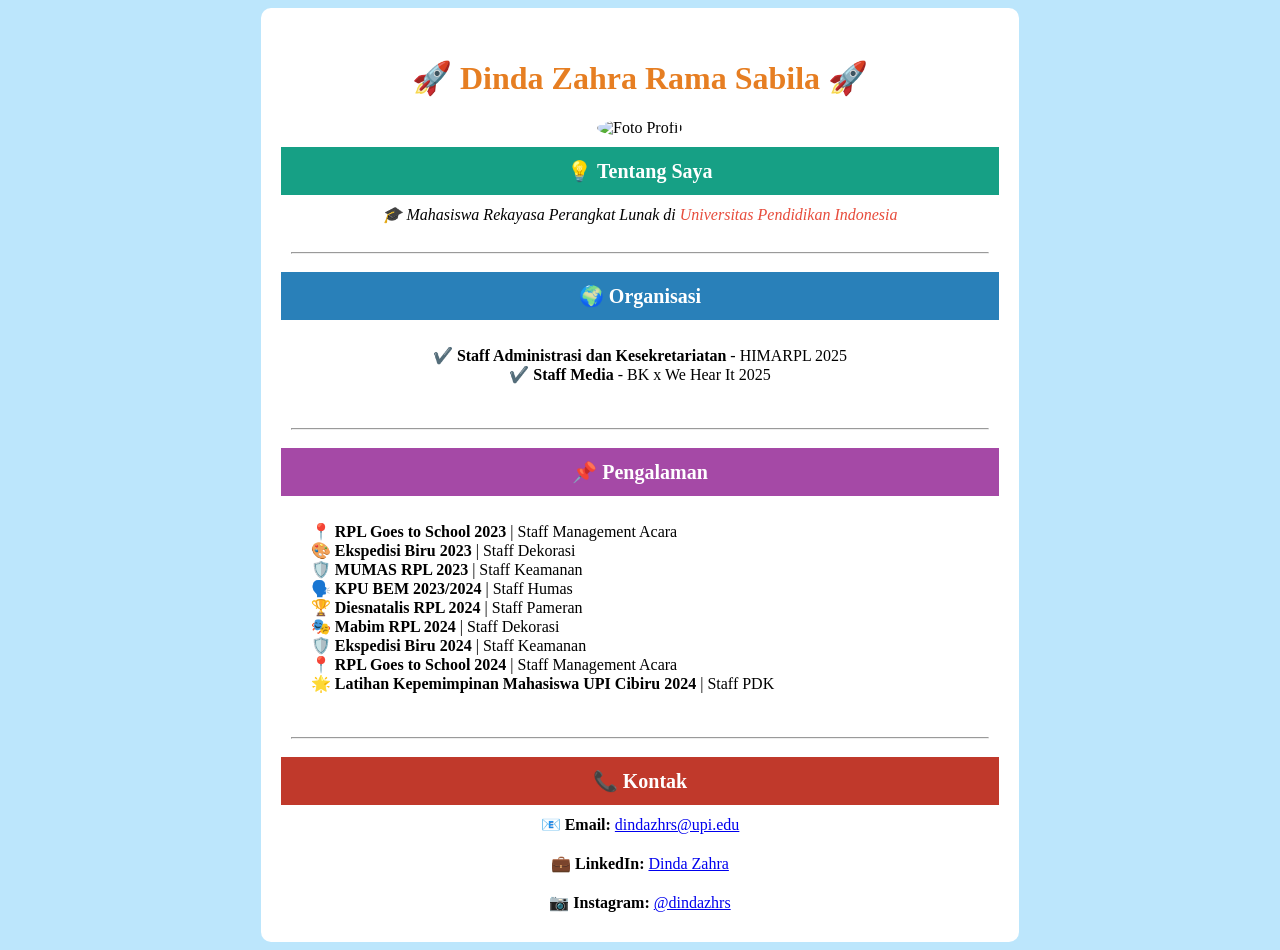
==== porto.html @ 4b8c6dc4 "Menambahkan file login, register, dan porto" ====
<!DOCTYPE html>
<html lang="id">
<head>
    <meta charset="UTF-8">
    <meta name="viewport" content="width=device-width, initial-scale=1.0">
    <title>✨ Portofolio Dinda Zahra ✨</title>
</head>
<body bgcolor="#bce6fc">
    <table width="60%" align="center" cellpadding="10" cellspacing="0" border="0" style="background-color: white; padding: 20px; border-radius: 10px;">
        <tr>
            <td align="center" colspan="2">
                <h1 style="color: #2c3e50;">🚀 <font color="#e67e22">Dinda Zahra Rama Sabila</font> 🚀</h1>
                <img src="img/1.jpg" alt="Foto Profil" width="150" height="150" style="border-radius: 50%; object-fit: cover;">
            </td>
        </tr>

        <tr>
            <td colspan="2" align="center" bgcolor="#16a085" style="color: white; padding: 12px; font-size: 20px; font-weight: bold;">💡 Tentang Saya</td>
        </tr>
        <tr>
            <td colspan="2" align="center"><i>🎓 Mahasiswa Rekayasa Perangkat Lunak di <font color="#e74c3c">Universitas Pendidikan Indonesia</font></i></td>
        </tr>
        
        <tr>
            <td colspan="2"><hr></td>
        </tr>

        <tr>
            <td colspan="2" align="center" bgcolor="#2980b9" style="color: white; padding: 12px; font-size: 20px; font-weight: bold;">🌍 Organisasi</td>
        </tr>
        <tr>
            <td colspan="2" align="center">
                <ul style="list-style: none; padding: 0;">
                    <li>✔️ <b>Staff Administrasi dan Kesekretariatan</b> - HIMARPL 2025</li>
                    <li>✔️ <b>Staff Media</b> - BK x We Hear It 2025</li>
                </ul>
            </td>
        </tr>

        <tr>
            <td colspan="2"><hr></td>
        </tr>

        <tr>
            <td colspan="2" align="center" bgcolor="#a549a6" style="color: white; padding: 12px; font-size: 20px; font-weight: bold;">📌 Pengalaman</td>
        </tr>
        <tr>
            <td colspan="2" align="left">
                <ul style="list-style: none; padding-left: 20px;">
                    <li>📍 <b>RPL Goes to School 2023</b> | Staff Management Acara</li>
                    <li>🎨 <b>Ekspedisi Biru 2023</b> | Staff Dekorasi</li>
                    <li>🛡️ <b>MUMAS RPL 2023</b> | Staff Keamanan</li>
                    <li>🗣️ <b>KPU BEM 2023/2024</b> | Staff Humas</li>
                    <li>🏆 <b>Diesnatalis RPL 2024</b> | Staff Pameran</li>
                    <li>🎭 <b>Mabim RPL 2024</b> | Staff Dekorasi</li>
                    <li>🛡️ <b>Ekspedisi Biru 2024</b> | Staff Keamanan</li>
                    <li>📍 <b>RPL Goes to School 2024</b> | Staff Management Acara</li>
                    <li>🌟 <b>Latihan Kepemimpinan Mahasiswa UPI Cibiru 2024</b> | Staff PDK</li>
                </ul>
            </td>
        </tr>

        <tr>
            <td colspan="2"><hr></td>
        </tr>

        <tr>
            <td colspan="2" align="center" bgcolor="#c0392b" style="color: white; padding: 12px; font-size: 20px; font-weight: bold;">📞 Kontak</td>
        </tr>
        <tr>
            <td colspan="2" align="center">
                <b>📧 Email:</b> 
                <a href="mailto:dindazhrs@upi.edu">dindazhrs@upi.edu</a>
            </td>
        </tr>
        <tr>
            <td colspan="2" align="center">
                <b>💼 LinkedIn:</b> 
                <a href="https://www.linkedin.com/in/dinda-zahra-025402307/" target="_blank">Dinda Zahra</a>
            </td>
        </tr>
        <tr>
            <td colspan="2" align="center">
                <b>📷 Instagram:</b> 
                <a href="https://www.instagram.com/dindazhrs" target="_blank">@dindazhrs</a>
            </td>
        </tr>
    </table>
</body>
</html>
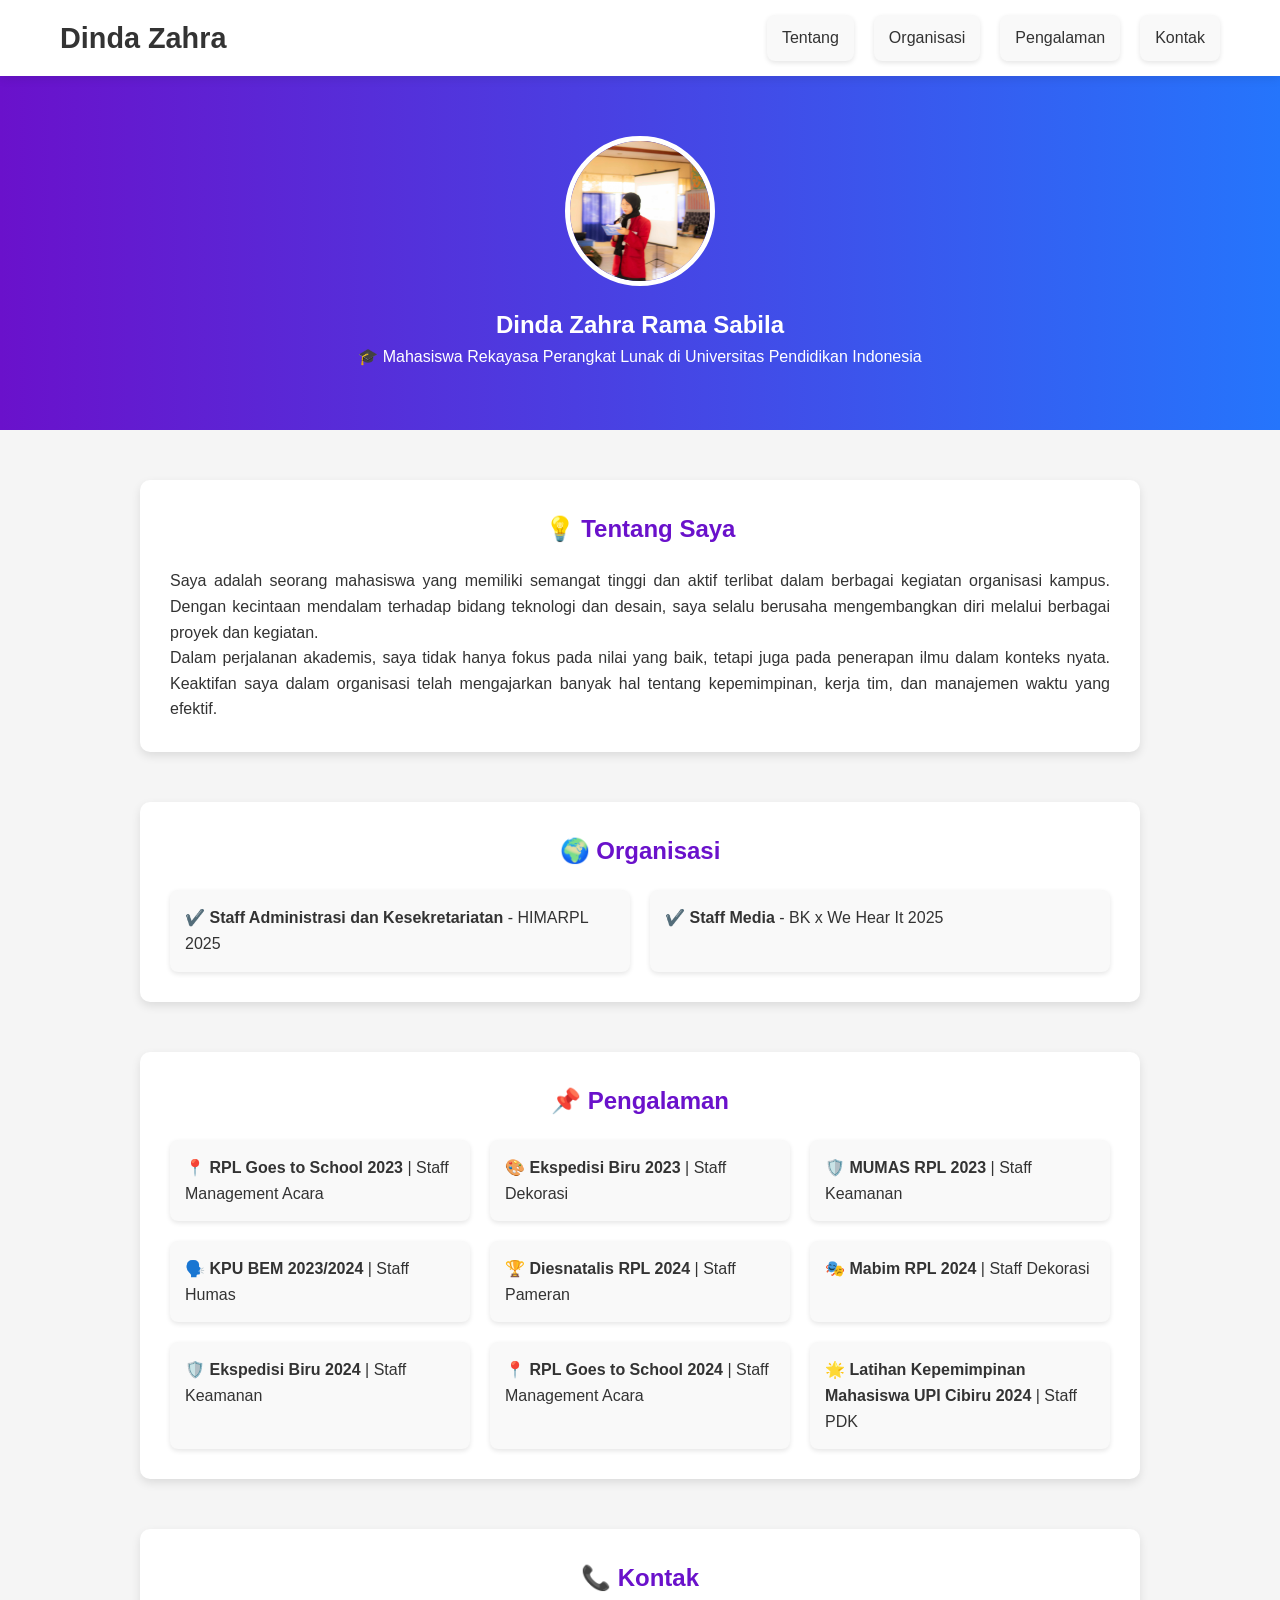
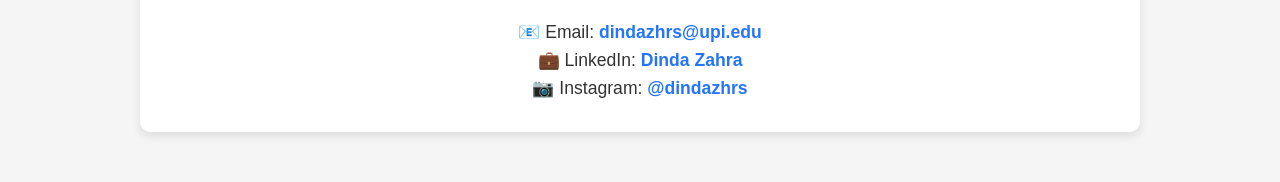
==== commit 68532a75: "Create porto.html" ====
--- a/porto.html
+++ b/porto.html
@@ -4,50 +4,47 @@
     <meta charset="UTF-8">
     <meta name="viewport" content="width=device-width, initial-scale=1.0">
     <title>✨ Portofolio Dinda Zahra ✨</title>
+    <link rel="stylesheet" href="styleindex.css">
 </head>
-<body bgcolor="#bce6fc">
-    <table width="60%" align="center" cellpadding="10" cellspacing="0" border="0" style="background-color: white; padding: 20px; border-radius: 10px;">
-        <tr>
-            <td align="center" colspan="2">
-                <h1 style="color: #2c3e50;">🚀 <font color="#e67e22">Dinda Zahra Rama Sabila</font> 🚀</h1>
-                <img src="img/1.jpg" alt="Foto Profil" width="150" height="150" style="border-radius: 50%; object-fit: cover;">
-            </td>
-        </tr>
-
-        <tr>
-            <td colspan="2" align="center" bgcolor="#16a085" style="color: white; padding: 12px; font-size: 20px; font-weight: bold;">💡 Tentang Saya</td>
-        </tr>
-        <tr>
-            <td colspan="2" align="center"><i>🎓 Mahasiswa Rekayasa Perangkat Lunak di <font color="#e74c3c">Universitas Pendidikan Indonesia</font></i></td>
-        </tr>
-        
-        <tr>
-            <td colspan="2"><hr></td>
-        </tr>
-
-        <tr>
-            <td colspan="2" align="center" bgcolor="#2980b9" style="color: white; padding: 12px; font-size: 20px; font-weight: bold;">🌍 Organisasi</td>
-        </tr>
-        <tr>
-            <td colspan="2" align="center">
-                <ul style="list-style: none; padding: 0;">
-                    <li>✔️ <b>Staff Administrasi dan Kesekretariatan</b> - HIMARPL 2025</li>
-                    <li>✔️ <b>Staff Media</b> - BK x We Hear It 2025</li>
-                </ul>
-            </td>
-        </tr>
-
-        <tr>
-            <td colspan="2"><hr></td>
-        </tr>
-
-        <tr>
-            <td colspan="2" align="center" bgcolor="#a549a6" style="color: white; padding: 12px; font-size: 20px; font-weight: bold;">📌 Pengalaman</td>
-        </tr>
-        <tr>
-            <td colspan="2" align="left">
-                <ul style="list-style: none; padding-left: 20px;">
-                    <li>📍 <b>RPL Goes to School 2023</b> | Staff Management Acara</li>
+<body>
+    <nav class="navbar">
+        <div class="container">
+            <h2 class="logo">Dinda Zahra</h2>
+            <ul class="nav-links">
+                <li><a href="#tentang">Tentang</a></li>
+                <li><a href="#organisasi">Organisasi</a></li>
+                <li><a href="#pengalaman">Pengalaman</a></li>
+                <li><a href="#kontak">Kontak</a></li>
+            </ul>
+        </div>
+    </nav>
+    
+    <section class="hero">
+        <div class="profile-container">
+            <img src="1.jpg" alt="Foto Profil" class="profile-pic">
+            <h1>Dinda Zahra Rama Sabila</h1>
+            <p>🎓 Mahasiswa Rekayasa Perangkat Lunak di Universitas Pendidikan Indonesia</p>
+        </div>
+    </section>
+    
+    <section id="tentang" class="section">
+        <h2>💡 Tentang Saya</h2>
+        <p>Saya adalah seorang mahasiswa yang memiliki semangat tinggi dan aktif terlibat dalam berbagai kegiatan organisasi kampus. Dengan kecintaan mendalam terhadap bidang teknologi dan desain, saya selalu berusaha mengembangkan diri melalui berbagai proyek dan kegiatan.</p>
+        <p>Dalam perjalanan akademis, saya tidak hanya fokus pada nilai yang baik, tetapi juga pada penerapan ilmu dalam konteks nyata. Keaktifan saya dalam organisasi telah mengajarkan banyak hal tentang kepemimpinan, kerja tim, dan manajemen waktu yang efektif.</p>
+    </section>
+    
+    <section id="organisasi" class="section">
+        <h2>🌍 Organisasi</h2>
+        <ul>
+            <li>✔️ <b>Staff Administrasi dan Kesekretariatan</b> - HIMARPL 2025</li>
+            <li>✔️ <b>Staff Media</b> - BK x We Hear It 2025</li>
+        </ul>
+    </section>
+    
+    <section id="pengalaman" class="section">
+        <h2>📌 Pengalaman</h2>
+        <ul>
+            <li>📍 <b>RPL Goes to School 2023</b> | Staff Management Acara</li>
                     <li>🎨 <b>Ekspedisi Biru 2023</b> | Staff Dekorasi</li>
                     <li>🛡️ <b>MUMAS RPL 2023</b> | Staff Keamanan</li>
                     <li>🗣️ <b>KPU BEM 2023/2024</b> | Staff Humas</li>
@@ -56,35 +53,14 @@
                     <li>🛡️ <b>Ekspedisi Biru 2024</b> | Staff Keamanan</li>
                     <li>📍 <b>RPL Goes to School 2024</b> | Staff Management Acara</li>
                     <li>🌟 <b>Latihan Kepemimpinan Mahasiswa UPI Cibiru 2024</b> | Staff PDK</li>
-                </ul>
-            </td>
-        </tr>
-
-        <tr>
-            <td colspan="2"><hr></td>
-        </tr>
-
-        <tr>
-            <td colspan="2" align="center" bgcolor="#c0392b" style="color: white; padding: 12px; font-size: 20px; font-weight: bold;">📞 Kontak</td>
-        </tr>
-        <tr>
-            <td colspan="2" align="center">
-                <b>📧 Email:</b> 
-                <a href="mailto:dindazhrs@upi.edu">dindazhrs@upi.edu</a>
-            </td>
-        </tr>
-        <tr>
-            <td colspan="2" align="center">
-                <b>💼 LinkedIn:</b> 
-                <a href="https://www.linkedin.com/in/dinda-zahra-025402307/" target="_blank">Dinda Zahra</a>
-            </td>
-        </tr>
-        <tr>
-            <td colspan="2" align="center">
-                <b>📷 Instagram:</b> 
-                <a href="https://www.instagram.com/dindazhrs" target="_blank">@dindazhrs</a>
-            </td>
-        </tr>
-    </table>
+        </ul>
+    </section>
+    
+    <section id="kontak" class="section">
+        <h2>📞 Kontak</h2>
+        <p>📧 Email: <a href="mailto:dindazhrs@upi.edu">dindazhrs@upi.edu</a></p>
+        <p>💼 LinkedIn: <a href="https://www.linkedin.com/in/dinda-zahra-025402307/" target="_blank">Dinda Zahra</a></p>
+        <p>📷 Instagram: <a href="https://www.instagram.com/dindazhrs" target="_blank">@dindazhrs</a></p>
+    </section>
 </body>
 </html>
--- a/styleindex.css
+++ b/styleindex.css
@@ -0,0 +1,121 @@
+/* Reset dasar */
+* {
+    margin: 0;
+    padding: 0;
+    box-sizing: border-box;
+    font-family: 'Poppins', sans-serif;
+}
+
+body {
+    background-color: #f5f5f5;
+    color: #333;
+    line-height: 1.6;
+}
+
+/* Navbar */
+.navbar {
+    background-color: white;
+    box-shadow: 0 2px 10px rgba(0, 0, 0, 0.1);
+    position: sticky;
+    top: 0;
+    width: 100%;
+    z-index: 1000;
+    padding: 15px 0;
+}
+.container {
+    display: flex;
+    justify-content: space-between;
+    align-items: center;
+    max-width: 1200px;
+    margin: auto;
+    padding: 0 20px;
+}
+.logo {
+    font-size: 1.8rem;
+    font-weight: bold;
+    color: #333;
+}
+.nav-links {
+    list-style: none;
+    display: flex;
+    gap: 20px;
+}
+.nav-links li {
+    padding: 10px 0;
+    transition: 0.3s;
+}
+.nav-links a {
+    text-decoration: none;
+    color: #333;
+    font-size: 1rem;
+    font-weight: 500;
+    padding: 10px 15px;
+    transition: color 0.3s;
+}
+.nav-links a:hover {
+    color: #6a11cb;
+}
+
+/* Hero Section */
+.hero {
+    text-align: center;
+    padding: 60px 20px;
+    background: linear-gradient(to right, #6a11cb, #2575fc);
+    color: white;
+}
+.profile-container {
+    display: flex;
+    flex-direction: column;
+    align-items: center;
+}
+.profile-pic {
+    width: 150px;
+    height: 150px;
+    border-radius: 50%;
+    object-fit: cover;
+    border: 5px solid white;
+    margin-bottom: 20px;
+}
+
+/* Section Umum */
+.section {
+    max-width: 1000px;
+    margin: 50px auto;
+    background: white;
+    padding: 30px;
+    border-radius: 10px;
+    box-shadow: 0 4px 10px rgba(0, 0, 0, 0.1);
+}
+.section h2 {
+    text-align: center;
+    margin-bottom: 20px;
+    color: #6a11cb;
+}
+.section p {
+    text-align: justify;
+}
+
+/* Grid Layout untuk Pengalaman & Organisasi */
+ul {
+    display: grid;
+    grid-template-columns: repeat(auto-fit, minmax(300px, 1fr));
+    gap: 20px;
+    list-style: none;
+}
+ul li {
+    background: #f9f9f9;
+    padding: 15px;
+    border-radius: 8px;
+    box-shadow: 0 2px 5px rgba(0, 0, 0, 0.1);
+}
+
+/* Kontak */
+#kontak p {
+    text-align: center;
+    font-size: 1.1rem;
+}
+#kontak a {
+    text-decoration: none;
+    color: #2575fc;
+    font-weight: bold;
+}
